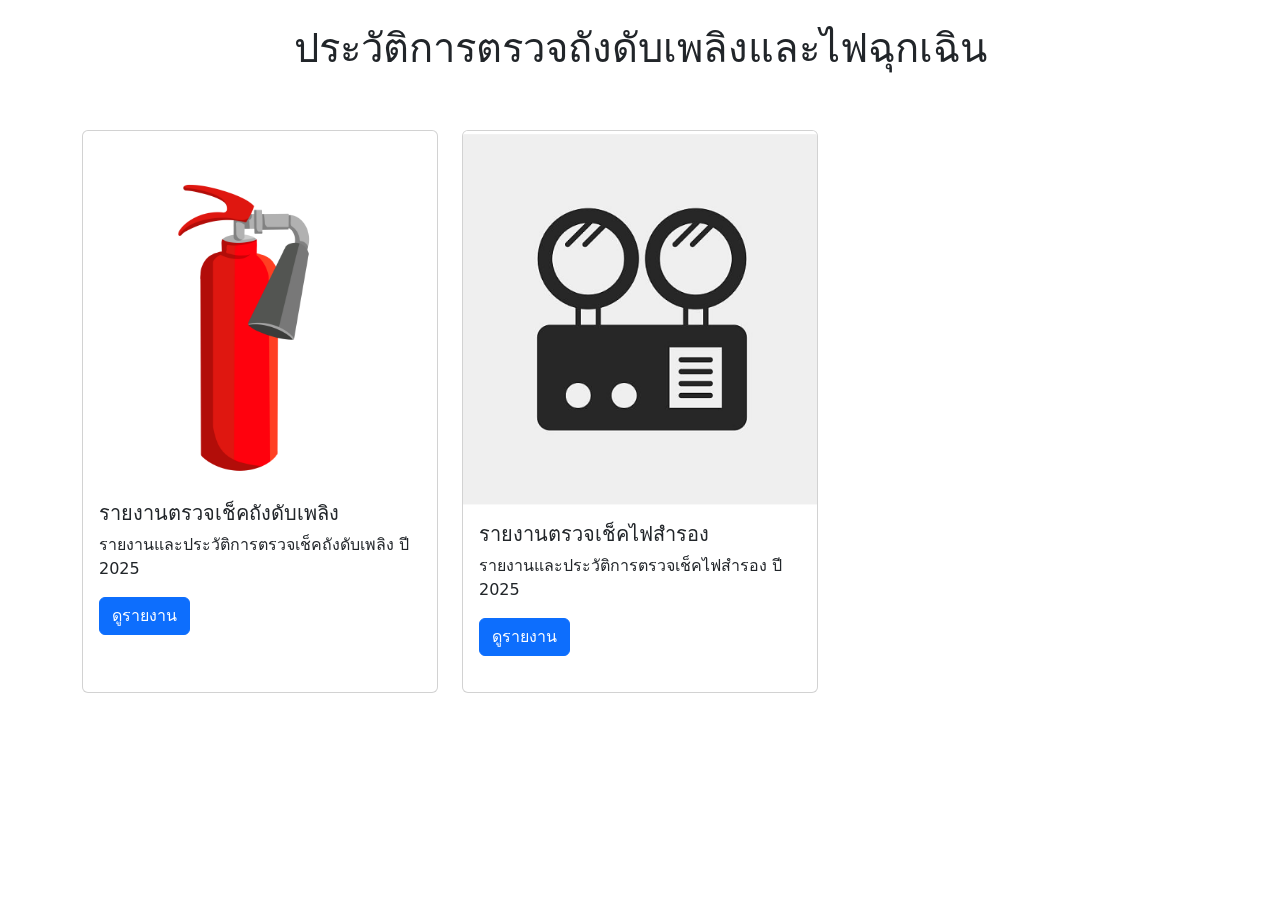
==== index.html @ 043ab676 "Add files via upload" ====
<!doctype html>
<html lang="en">

<head>
  <meta charset="utf-8">
  <meta name="viewport" content="width=device-width, initial-scale=1">
  <title>Bootstrap Card Layout</title>
  <link href="https://cdn.jsdelivr.net/npm/bootstrap@5.3.0-alpha2/dist/css/bootstrap.min.css" rel="stylesheet"
    integrity="sha384-aFq/bzH65dt+w6FI2ooMVUpc+21e0SRygnTpmBvdBgSdnuTN7QbdgL+OapgHtvPp" crossorigin="anonymous">
  <style>
    .card-container {
      margin-top: 20px;
    }
    .card {
      margin: 10px 0;
    }
  </style>
</head>

<body>
  <div class="container">
    <h1 class="text-center my-4">ประวัติการตรวจถังดับเพลิงและไฟฉุกเฉิน</h1>
    <div class="row row-cols-1 row-cols-sm-2 row-cols-md-3 g-4 card-container">
      <!-- Card 1 -->
      <div class="col">
        <div class="card h-100">
          <img src="./fire.png" class="card-img-top" alt="Fire Report">
          <div class="card-body">
            <h5 class="card-title">รายงานตรวจเช็คถังดับเพลิง</h5>
            <p class="card-text">รายงานและประวัติการตรวจเช็คถังดับเพลิง ปี 2025</p>
            <a href="https://www.appsheet.com/start/79eebf78-3135-4440-82b2-7ad709cb7115" class="btn btn-primary">ดูรายงาน</a>
          </div>
        </div>
      </div>

      <!-- Card 2 -->
      <div class="col">
        <div class="card h-100">
          <img src="./emergency].png" class="card-img-top" alt="Emergency Light Report">
          <div class="card-body">
            <h5 class="card-title">รายงานตรวจเช็คไฟสำรอง</h5>
            <p class="card-text">รายงานและประวัติการตรวจเช็คไฟสำรอง ปี 2025</p>
            <a href="https://www.appsheet.com/start/f8b122ee-0aad-4f37-acdb-d4724ac694cc" class="btn btn-primary">ดูรายงาน</a>
          </div>
        </div>
      </div>

      

  <script src="https://cdn.jsdelivr.net/npm/bootstrap@5.3.0-alpha2/dist/js/bootstrap.bundle.min.js"
    integrity="sha384-qy5md5+8B16EIfC1iP2xPyoH2hI6k76Ddw8+Tn9Aw8+6HeqzB3mYsogBMV0S2pH6" crossorigin="anonymous"></script>
</body>

</html>
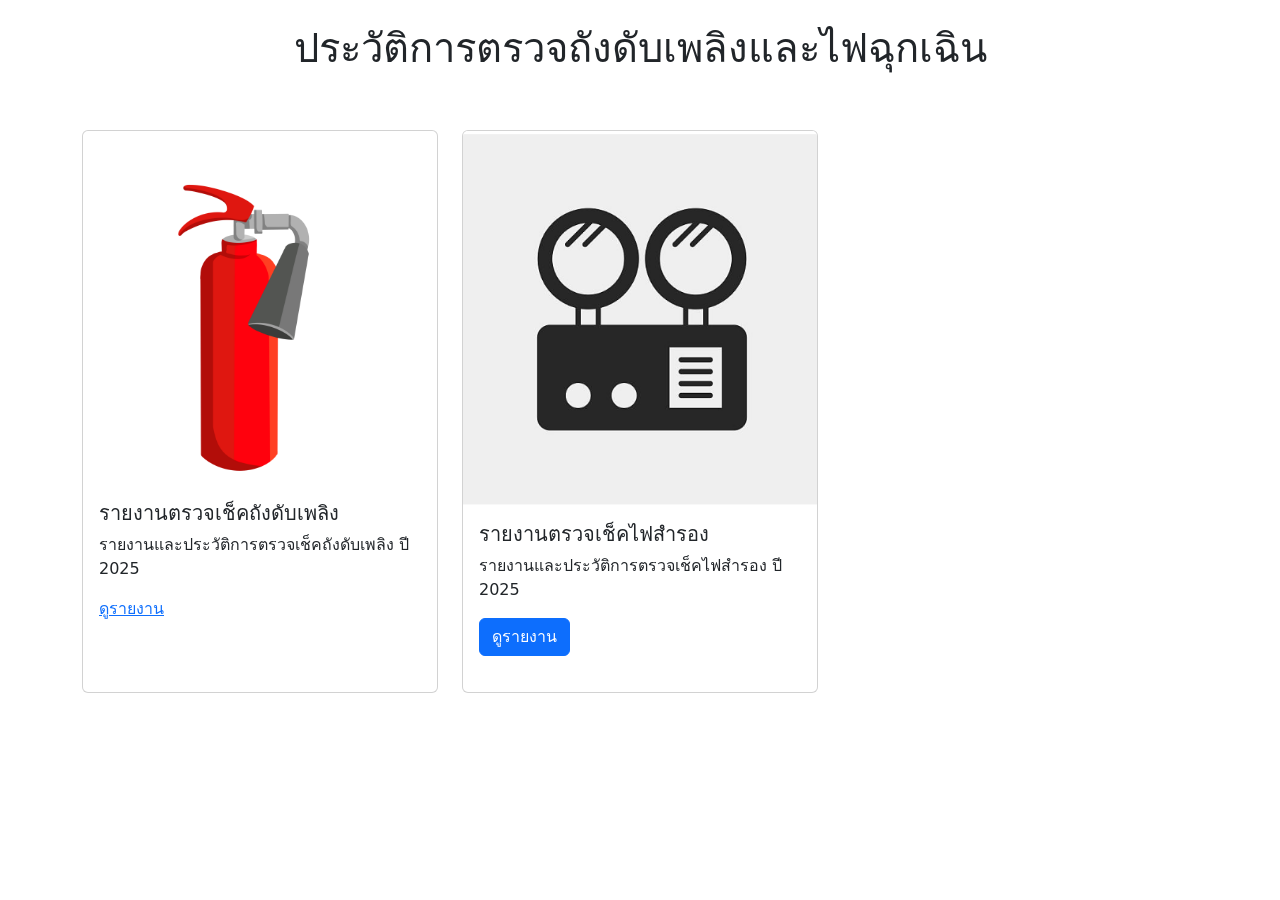
==== commit 486522ba: "Update index.html" ====
--- a/index.html
+++ b/index.html
@@ -28,7 +28,7 @@
           <div class="card-body">
             <h5 class="card-title">รายงานตรวจเช็คถังดับเพลิง</h5>
             <p class="card-text">รายงานและประวัติการตรวจเช็คถังดับเพลิง ปี 2025</p>
-            <a href="https://www.appsheet.com/start/79eebf78-3135-4440-82b2-7ad709cb7115" class="btn btn-primary">ดูรายงาน</a>
+            <a href="https://www.appsheet.com/start/5b95bef7-574f-4dbe-bd06-797fa392e7a2">ดูรายงาน</a>
           </div>
         </div>
       </div>
@@ -40,7 +40,7 @@
           <div class="card-body">
             <h5 class="card-title">รายงานตรวจเช็คไฟสำรอง</h5>
             <p class="card-text">รายงานและประวัติการตรวจเช็คไฟสำรอง ปี 2025</p>
-            <a href="https://www.appsheet.com/start/f8b122ee-0aad-4f37-acdb-d4724ac694cc" class="btn btn-primary">ดูรายงาน</a>
+            <a href="https://www.appsheet.com/start/8b6aaa49-ff1b-43fa-860e-6789e87b11f5" class="btn btn-primary">ดูรายงาน</a>
           </div>
         </div>
       </div>
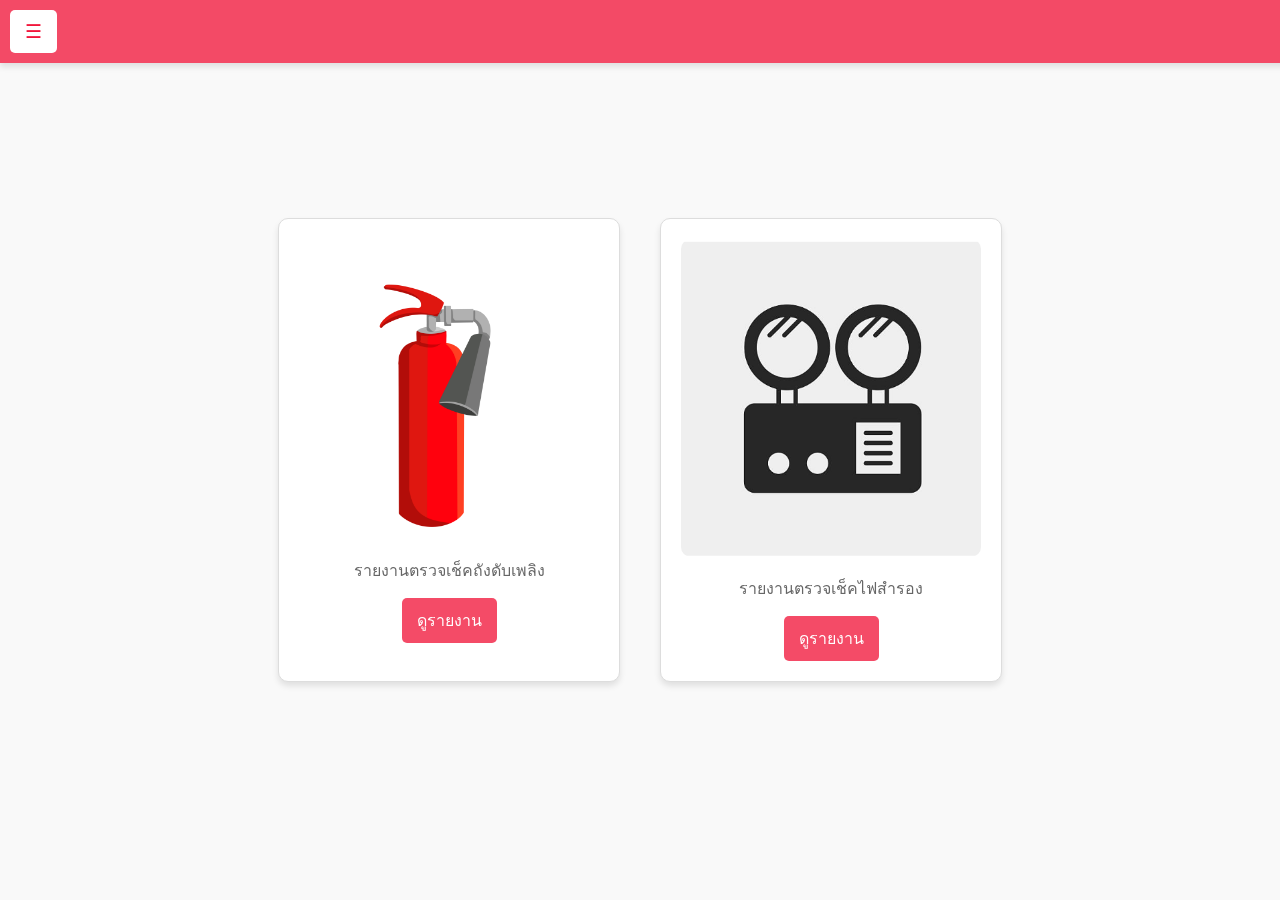
==== commit 82672123: "Add files via upload" ====
--- a/index.html
+++ b/index.html
@@ -1,54 +1,43 @@
-<!doctype html>
-<html lang="en">
-
-<head>
-  <meta charset="utf-8">
-  <meta name="viewport" content="width=device-width, initial-scale=1">
-  <title>Bootstrap Card Layout</title>
-  <link href="https://cdn.jsdelivr.net/npm/bootstrap@5.3.0-alpha2/dist/css/bootstrap.min.css" rel="stylesheet"
-    integrity="sha384-aFq/bzH65dt+w6FI2ooMVUpc+21e0SRygnTpmBvdBgSdnuTN7QbdgL+OapgHtvPp" crossorigin="anonymous">
-  <style>
-    .card-container {
-      margin-top: 20px;
-    }
-    .card {
-      margin: 10px 0;
-    }
-  </style>
-</head>
-
-<body>
-  <div class="container">
-    <h1 class="text-center my-4">ประวัติการตรวจถังดับเพลิงและไฟฉุกเฉิน</h1>
-    <div class="row row-cols-1 row-cols-sm-2 row-cols-md-3 g-4 card-container">
-      <!-- Card 1 -->
-      <div class="col">
-        <div class="card h-100">
-          <img src="./fire.png" class="card-img-top" alt="Fire Report">
-          <div class="card-body">
-            <h5 class="card-title">รายงานตรวจเช็คถังดับเพลิง</h5>
-            <p class="card-text">รายงานและประวัติการตรวจเช็คถังดับเพลิง ปี 2025</p>
-            <a href="https://www.appsheet.com/start/5b95bef7-574f-4dbe-bd06-797fa392e7a2">ดูรายงาน</a>
-          </div>
-        </div>
-      </div>
-
-      <!-- Card 2 -->
-      <div class="col">
-        <div class="card h-100">
-          <img src="./emergency].png" class="card-img-top" alt="Emergency Light Report">
-          <div class="card-body">
-            <h5 class="card-title">รายงานตรวจเช็คไฟสำรอง</h5>
-            <p class="card-text">รายงานและประวัติการตรวจเช็คไฟสำรอง ปี 2025</p>
-            <a href="https://www.appsheet.com/start/8b6aaa49-ff1b-43fa-860e-6789e87b11f5" class="btn btn-primary">ดูรายงาน</a>
-          </div>
-        </div>
-      </div>
-
-      
-
-  <script src="https://cdn.jsdelivr.net/npm/bootstrap@5.3.0-alpha2/dist/js/bootstrap.bundle.min.js"
-    integrity="sha384-qy5md5+8B16EIfC1iP2xPyoH2hI6k76Ddw8+Tn9Aw8+6HeqzB3mYsogBMV0S2pH6" crossorigin="anonymous"></script>
-</body>
-
-</html>
+<!DOCTYPE html>
+<html lang="th">
+<head>
+    <meta charset="UTF-8">
+    <meta name="viewport" content="width=device-width, initial-scale=1.0">
+    <title>5ส</title>
+    <link rel="stylesheet" href="styles.css">
+</head>
+
+<body>
+    <header>
+        <nav class="dropdown-menu">
+            <button id="menu-btn">☰ </button>
+            <ul id="menu" class="hidden">
+                <li><a href=></a></li>
+                
+            </ul>
+        </nav>
+    </header>
+
+
+    <div class="container">
+        <div class="card">
+            <img src=".\fire.png" alt="ถังดับเพลิง">
+            <h3></h3>
+            <p>รายงานตรวจเช็คถังดับเพลิง</span></p>
+            <button onclick="window.location.href='https://www.appsheet.com/start/e458c0a4-bdf1-4420-b031-e0f6def069d1'">ดูรายงาน</button>
+        </div>
+        
+        <div class="card">
+            <img src=".\emergency].png" alt="ไฟสำรอง">
+            <h3></h3>
+            <p>รายงานตรวจเช็คไฟสำรอง</span></p>
+            <button onclick="window.location.href='https://www.appsheet.com/start/e458c0a4-bdf1-4420-b031-e0f6def069d1'">ดูรายงาน</button>
+        </div>
+        
+    </div>
+
+    
+    <script src="JavaScript.js"></script>
+    
+</body>
+</html>
--- a/styles.css
+++ b/styles.css
@@ -0,0 +1,168 @@
+body {
+    font-family: Arial, sans-serif;
+    margin: 0;
+    padding: 0;
+    background-color: #f9f9f9;
+    display: flex;
+    justify-content: center;
+    align-items: flex-start; /* เปลี่ยนจาก center เป็น flex-start */
+    min-height: 100vh; /* แก้ไขให้ความสูงขั้นต่ำพอดีกับหน้าจอ */
+    flex-direction: column; /* ปรับให้เป็นแนวตั้งในมือถือ */
+}
+
+.container {
+    display: flex;
+    gap: 20px;
+    flex-wrap: wrap; /* ให้การ์ดสามารถย้ายไปบรรทัดถัดไปได้ */
+    justify-content: center; /* จัดให้อยู่ตรงกลาง */
+    padding: 10px; /* เพิ่ม padding เพื่อป้องกันขอบเนื้อหาชน */
+    width: 100%; /* ให้ container ขยายเต็มความกว้าง */
+    box-sizing: border-box; /* ป้องกัน overflow */
+}
+
+.card {
+    background-color: #ffffff;
+    border: 1px solid #ddd;
+    border-radius: 10px;
+    box-shadow: 0 4px 6px rgba(0, 0, 0, 0.1);
+    padding: 20px;
+    text-align: center;
+    width: 300px;
+    margin: 10px;
+}
+
+.card img {
+    width: 100%;
+    border-radius: 10px;
+    object-fit: cover; /* ป้องกันการบีบอัดรูป */
+}
+
+.card h3 {
+    font-size: 1.5em;
+    margin: 15px 0;
+    color: #333;
+}
+
+.card p {
+    font-size: 1em;
+    color: #666;
+    margin: 15px 0;
+}
+
+.card button {
+    background-color: #f1163bc5;
+    color: white;
+    border: none;
+    padding: 10px 15px;
+    border-radius: 5px;
+    cursor: pointer;
+    font-size: 1em;
+}
+
+.card button:hover {
+    background-color: #0056b3;
+}
+
+/* ส่วนของเมนู */
+header {
+    position: fixed;
+    top: 0;
+    left: 0;
+    width: 100%;
+    background-color: #f1163bc5;
+    padding: 10px;
+    box-shadow: 0 4px 6px rgba(0, 0, 0, 0.1);
+    z-index: 1000;
+}
+
+.dropdown-menu {
+    position: relative;
+    display: inline-block;
+}
+
+#menu-btn {
+    background-color: white;
+    color: #f1163b;
+    border: none;
+    padding: 10px 15px;
+    font-size: 1.2em;
+    cursor: pointer;
+    border-radius: 5px;
+}
+
+#menu {
+    position: absolute;
+    top: 40px;
+    left: 0;
+    background-color: white;
+    border: 1px solid #ddd;
+    border-radius: 5px;
+    list-style: none;
+    margin: 0;
+    padding: 10px;
+    width: 150px;
+    box-shadow: 0 4px 6px rgba(0, 0, 0, 0.1);
+}
+
+#menu.hidden {
+    display: none;
+}
+
+#menu li {
+    margin: 10px 0;
+}
+
+#menu li a {
+    text-decoration: none;
+    color: #333;
+    font-size: 1em;
+    display: block;
+    padding: 5px 10px;
+    border-radius: 3px;
+}
+
+#menu li a:hover {
+    background-color: #f1163b;
+    color: white;
+}
+
+
+/* Media query สำหรับอุปกรณ์ที่มีหน้าจอเล็ก เช่น มือถือ */
+@media (max-width: 768px) {
+    .container {
+        flex-direction: column; /* จัดเรียงการ์ดในแนวตั้ง */
+        gap: 15px;
+    }
+
+    .card {
+        width: 90%; /* ปรับขนาดการ์ดให้พอดีกับหน้าจอ */
+        margin: 0 auto;
+    }
+
+    .card h3 {
+        font-size: 1.3em; /* ลดขนาดฟอนต์สำหรับมือถือ */
+    }
+
+    .card p {
+        font-size: 0.9em; /* ลดขนาดฟอนต์สำหรับมือถือ */
+    }
+
+    .card button {
+        font-size: 0.9em; /* ลดขนาดฟอนต์ปุ่ม */
+    }
+}
+
+/* Media query สำหรับหน้าจอที่มีขนาดเล็กกว่ามือถือ */
+@media (max-width: 480px) {
+    .card h3 {
+        font-size: 1.2em; /* ลดขนาดฟอนต์ของหัวข้อ */
+    }
+
+    .card p {
+        font-size: 0.85em; /* ลดขนาดฟอนต์ของข้อความ */
+    }
+
+    .card button {
+        font-size: 0.8em; /* ลดขนาดฟอนต์ของปุ่ม */
+    }
+}
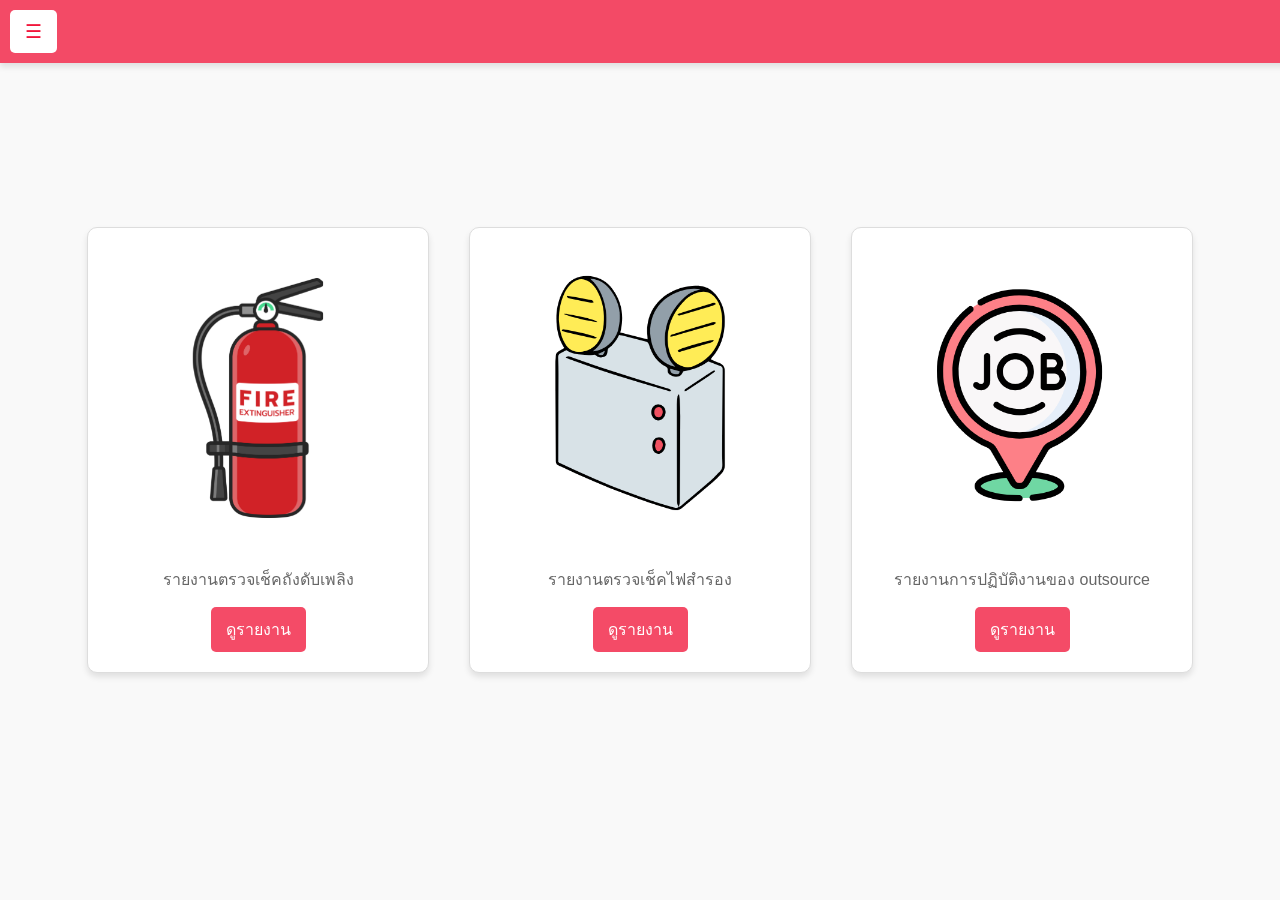
==== commit b10b8d11: "Add files via upload" ====
--- a/index.html
+++ b/index.html
@@ -24,14 +24,21 @@
             <img src=".\fire.png" alt="ถังดับเพลิง">
             <h3></h3>
             <p>รายงานตรวจเช็คถังดับเพลิง</span></p>
-            <button onclick="window.location.href='https://www.appsheet.com/start/e458c0a4-bdf1-4420-b031-e0f6def069d1'">ดูรายงาน</button>
+            <button onclick="window.location.href='https://www.appsheet.com/start/5b95bef7-574f-4dbe-bd06-797fa392e7a2'">ดูรายงาน</button>
         </div>
         
         <div class="card">
             <img src=".\emergency].png" alt="ไฟสำรอง">
             <h3></h3>
             <p>รายงานตรวจเช็คไฟสำรอง</span></p>
-            <button onclick="window.location.href='https://www.appsheet.com/start/e458c0a4-bdf1-4420-b031-e0f6def069d1'">ดูรายงาน</button>
+            <button onclick="window.location.href='https://www.appsheet.com/start/8b6aaa49-ff1b-43fa-860e-6789e87b11f5'">ดูรายงาน</button>
+        </div>
+
+        <div class="card">
+            <img src="work.png" alt="รายงานการปฏิบัติงาน">
+            <h3></h3>
+            <p>รายงานการปฏิบัติงานของ outsource</span></p>
+            <button onclick="window.location.href='https://www.appsheet.com/start/e85eb801-5a67-4bb2-b076-c2a94c1d9bc6'">ดูรายงาน</button>
         </div>
         
     </div>
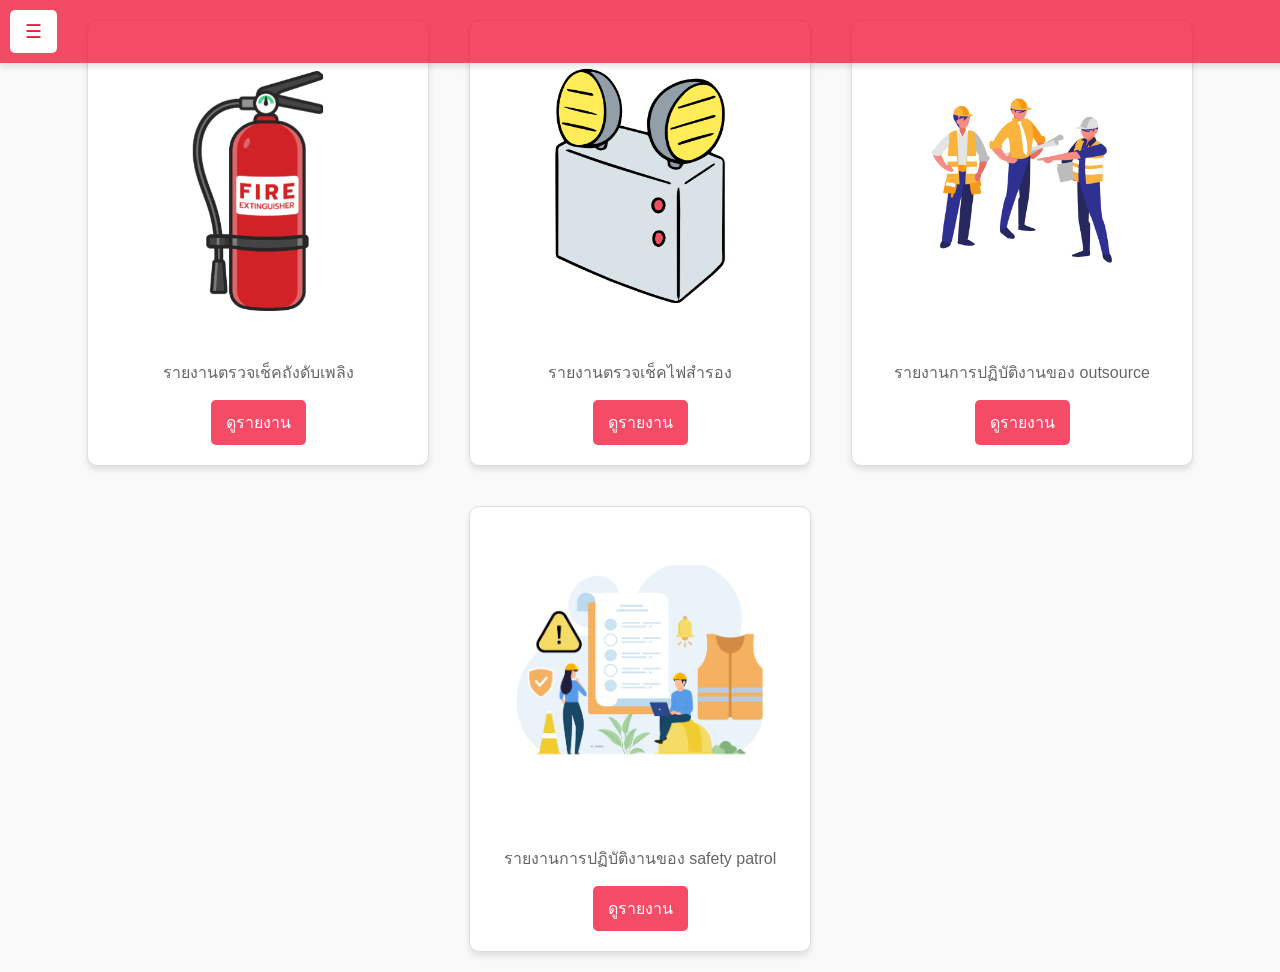
==== commit 0a6b03f8: "Add files via upload" ====
--- a/index.html
+++ b/index.html
@@ -40,6 +40,14 @@
             <p>รายงานการปฏิบัติงานของ outsource</span></p>
             <button onclick="window.location.href='https://www.appsheet.com/start/e85eb801-5a67-4bb2-b076-c2a94c1d9bc6'">ดูรายงาน</button>
         </div>
+
+        <div class="card">
+            <img src="patrol.png" alt="patrol">
+            <h3></h3>
+            <p>รายงานการปฏิบัติงานของ safety patrol</span></p>
+            <button onclick="window.location.href='https://www.appsheet.com/start/c43c9be3-3780-42f7-8843-7a53865e5264'">ดูรายงาน</button>
+        </div>
+        
         
     </div>
 
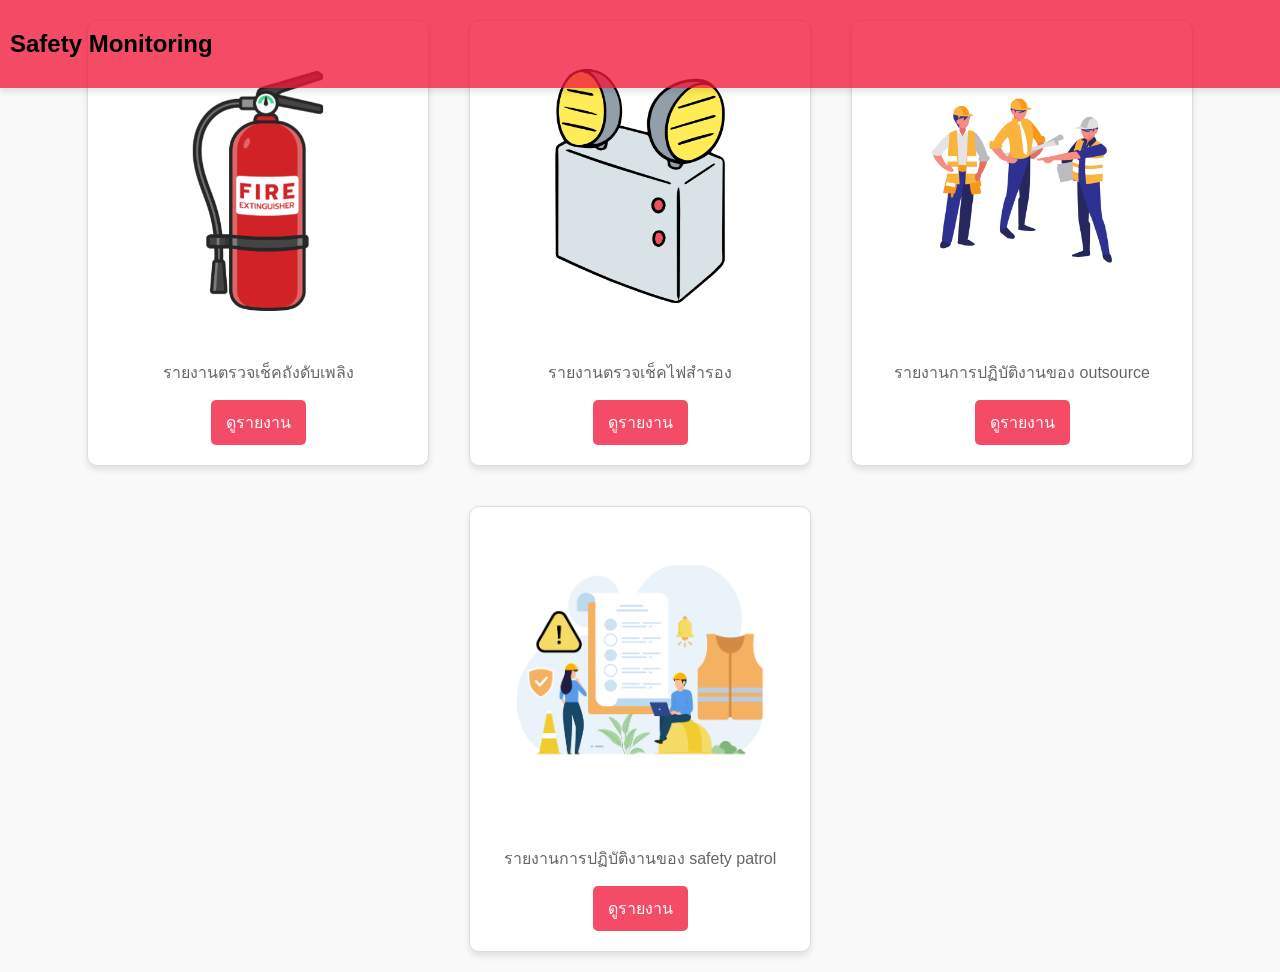
==== commit d13a563f: "Add files via upload" ====
--- a/index.html
+++ b/index.html
@@ -10,11 +10,7 @@
 <body>
     <header>
         <nav class="dropdown-menu">
-            <button id="menu-btn">☰ </button>
-            <ul id="menu" class="hidden">
-                <li><a href=></a></li>
-                
-            </ul>
+            <h1 class="center-title">Safety Monitoring</h1>
         </nav>
     </header>
 
